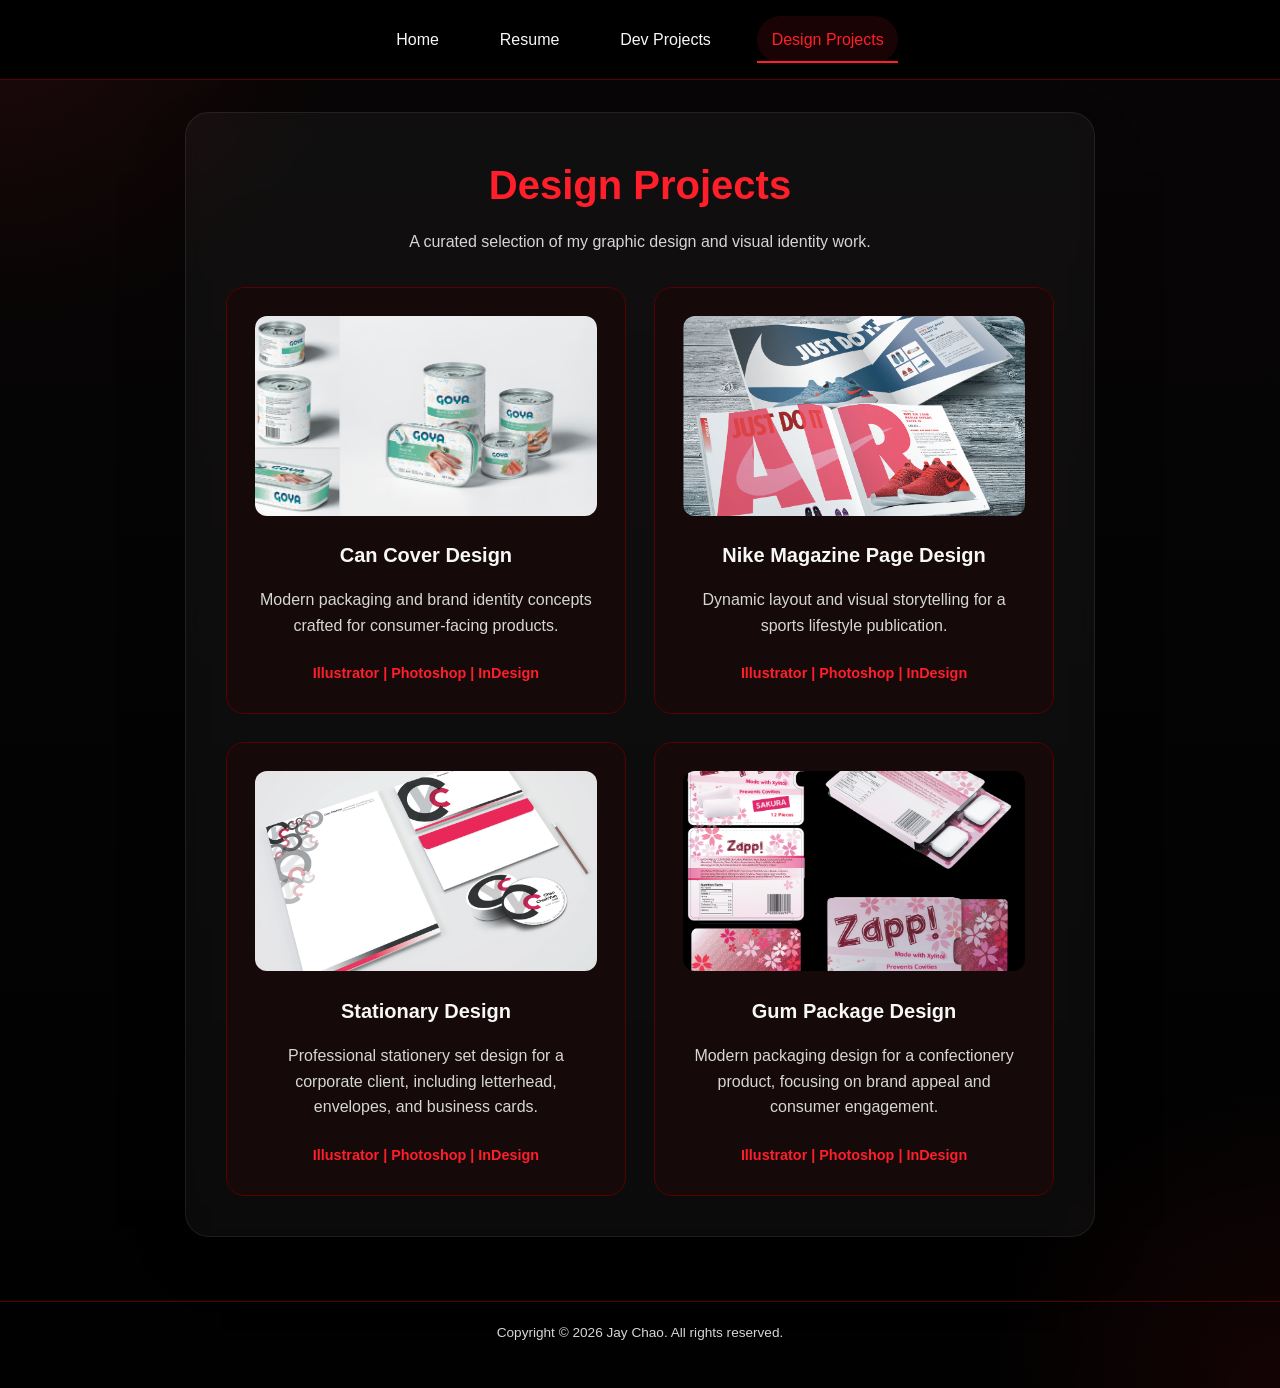
==== design.html @ 67440fe1 "redesign the style and contents from template." ====
<!DOCTYPE html>
<html lang="en">
<head>
    <meta charset="UTF-8">
    <meta name="description" content="Jay Chao - Design Projects">
    <meta name="author" content="Jay Chao">
    <meta name="viewport" content="width=device-width, initial-scale=1.0">
    <link rel="stylesheet" href="css/style.css">
    <title>Design Projects | Jay Chao</title>
</head>
<body>
    <header>
        <nav>
            <a href="index.html">Home</a>
            <a href="resume.html">Resume</a>
            <a href="dev.html">Dev Projects</a>
            <a href="design.html" class="active">Design Projects</a>
        </nav>
    </header>

    <div class="container">
        <section class="page-card">
            <h1>Design Projects</h1>
            <p>A curated selection of my graphic design and visual identity work.</p>

            <div class="project-grid">
                <div class="project-card">
                    <a href="images/art/can_cover_design.png" target="_blank">
                        <img src="images/art/can_cover_design.png" alt="Can cover design">
                        <h3>Can Cover Design</h3>
                        <p>Modern packaging and brand identity concepts crafted for consumer-facing products.</p>
                        <div class="tech-stack">Illustrator | Photoshop | InDesign</div>
                    </a>
                </div>

                <div class="project-card">
                    <a href="images/art/nike_magazine_page_design.png" target="_blank">
                        <img src="images/art/nike_magazine_page_design.png" alt="Nike Magazine Page Design">
                        <h3>Nike Magazine Page Design</h3>
                        <p>Dynamic layout and visual storytelling for a sports lifestyle publication.</p>
                        <div class="tech-stack">Illustrator | Photoshop | InDesign</div>
                    </a>
                </div>

                <div class="project-card">
                    <a href="images/art/stationary_design.png" target="_blank">
                        <img src="images/art/stationary_design.png" alt="Stationary Design">
                        <h3>Stationary Design</h3>
                        <p>Professional stationery set design for a corporate client, including letterhead, envelopes, and business cards.</p>
                        <div class="tech-stack">Illustrator | Photoshop | InDesign</div>
                    </a>
                </div>

                <div class="project-card">
                    <a href="images/art/gum_package_design.png" target="_blank">
                        <img src="images/art/gum_package_design.png" alt="Gum Package Design">
                        <h3>Gum Package Design</h3>
                        <p>Modern packaging design for a confectionery product, focusing on brand appeal and consumer engagement.</p>
                        <div class="tech-stack">Illustrator | Photoshop | InDesign</div>
                    </a>
                </div>
            </div>
        </section>
    </div>

    <footer>
        <p>Copyright &copy; 2026 Jay Chao. All rights reserved.</p>
    </footer>
   
</body>
</html>
---- css/style.css ----
/* =========================================
   1. Variables & Reset (Red, Black, White Theme)
   ========================================= */
:root {
    /* Red / Black / White Palette */
    --bg-color: #080606;          /* Deep black base */
    --bg-color-light: #150909;    /* Dark card background */
    --bg-surface: rgba(255, 255, 255, 0.04); /* Soft glass surface */
    --text-primary: #f7f7f7;      /* Clean white text */
    --text-secondary: #d6d6d6;    /* Soft light gray for secondary text */
    --accent-color: #ff1f2b;      /* Bold red accent */
    --accent-glow: rgba(255, 31, 43, 0.16); /* Subtle red glow */
    --border-color: #590000;      /* Dark red border */
    
    /* Typography */
    --font-heading: 'Poppins', sans-serif;
    --font-body: 'Inter', sans-serif;
    
    --transition: all 0.25s cubic-bezier(0.645, 0.045, 0.355, 1);
    --nav-height: 80px;
}

* {
    box-sizing: border-box;
    margin: 0;
    padding: 0;
}

html {
    scroll-behavior: smooth;
    font-size: 16px; 
}

body {
    background: radial-gradient(circle at top left, rgba(255, 31, 43, 0.09), transparent 18%),
                radial-gradient(circle at bottom right, rgba(255, 31, 43, 0.08), transparent 16%),
                linear-gradient(180deg, #080606 0%, #010101 100%);
    color: var(--text-primary);
    font-family: var(--font-body);
    line-height: 1.6;
    overflow-x: hidden;
    display: flex;
    flex-direction: column;
    min-height: 100vh;
}

/* =========================================
   2. Typography
   ========================================= */
h1, h2, h3, h4, h5 {
    font-family: var(--font-heading);
    color: var(--text-primary);
    font-weight: 600;
    margin-bottom: 1rem;
}

h1 { font-size: 2.5rem; color: var(--accent-color); }
h2 { font-size: 1.75rem; }
h3 { font-size: 1.25rem; }

p {
    color: var(--text-secondary);
    margin-bottom: 1.5rem;
}

a {
    color: var(--accent-color);
    text-decoration: none;
    transition: var(--transition);
}

a:hover {
    color: #ffffff;
}

/* =========================================
   3. Layout
   ========================================= */
.container {
    max-width: 980px; 
    margin: 0 auto;
    padding: calc(var(--nav-height) + 2rem) 2rem 4rem 2rem;
    flex: 1;
}

.hero-card {
    background-color: rgba(255, 255, 255, 0.04);
    border: 1px solid rgba(255, 255, 255, 0.08);
    border-radius: 24px;
    padding: 3rem;
    box-shadow: 0 30px 80px -40px rgba(0, 0, 0, 0.8);
    backdrop-filter: blur(12px);
}

.hero-card img {
    display: block;
    margin: 0 auto 2rem auto;
}

.hero-copy {
    text-align: center;
}

.cta-group {
    display: flex;
    flex-wrap: wrap;
    justify-content: center;
    gap: 1rem;
    margin-top: 2rem;
}

.btn {
    display: inline-flex;
    align-items: center;
    justify-content: center;
    padding: 0.95rem 1.75rem;
    border-radius: 999px;
    font-size: 1rem;
    font-weight: 600;
    text-decoration: none;
    transition: var(--transition);
}

.btn-primary {
    background-color: var(--accent-color);
    color: #ffffff;
}

.btn-primary:hover {
    background-color: #e01b29;
    transform: translateY(-2px);
}

.btn-outline {
    border: 1px solid var(--accent-color);
    color: var(--text-primary);
}

.btn-outline:hover {
    background-color: rgba(255, 31, 43, 0.12);
}

.page-card {
    background-color: rgba(255, 255, 255, 0.04);
    border: 1px solid rgba(255, 255, 255, 0.08);
    border-radius: 24px;
    padding: 2.5rem;
    box-shadow: 0 25px 70px -35px rgba(0, 0, 0, 0.8);
    backdrop-filter: blur(10px);
}

.page-card h1 {
    margin-bottom: 0.75rem;
    font-size: 2.5rem;
    text-align: center;
}

.page-card h2 {
    color: var(--text-secondary);
    margin-bottom: 1.5rem;
    line-height: 1.6;
    text-align: center;
}

.page-card p {
    color: var(--text-secondary);
    text-align: center;
}

.page-card .social-links ul {
    justify-content: center;
}

.resume-columns {
    display: grid;
    grid-template-columns: repeat(2, minmax(0, 1fr));
    gap: 2rem;
}

@media (max-width: 900px) {
    .resume-columns {
        grid-template-columns: 1fr;
    }
}

.project-grid {
    display: grid;
    grid-template-columns: repeat(auto-fit, minmax(260px, 1fr));
    gap: 1.75rem;
    margin-top: 2rem;
}

.project-card {
    background-color: var(--bg-color-light);
    border: 1px solid var(--border-color);
    border-radius: 18px;
    padding: 1.75rem;
    transition: var(--transition);
    text-align: center;
}

.project-card:hover {
    transform: translateY(-8px);
    border-color: var(--accent-color);
    box-shadow: 0 10px 30px -15px rgba(0, 0, 0, 0.75);
}

.project-card img {
    width: 100%;
    height: 200px;
    object-fit: cover;
    border-radius: 12px;
    margin-bottom: 1rem;
}

.tech-stack {
    font-size: 0.9rem;
    color: var(--accent-color);
    margin-top: 1rem;
    font-weight: 600;
}

.section-title {
    margin-top: 3rem;
    border-bottom: 1px solid var(--border-color);
    padding-bottom: 0.5rem;
    color: var(--text-primary);
    letter-spacing: 0.02em;
}

#email {
    font-size: 1.1rem;
    margin-bottom: 1.5rem;
    color: var(--text-secondary);
    text-align: center;
}

/* =========================================
   4. Header & Navigation
   ========================================= */
header {
    background-color: rgba(0, 0, 0, 0.95); /* Solid black navigation background */
    backdrop-filter: blur(10px); 
    position: fixed;
    top: 0;
    width: 100%;
    height: var(--nav-height);
    display: flex;
    justify-content: center;
    align-items: center;
    z-index: 1000;
    border-bottom: 1px solid var(--border-color);
}

nav {
    display: flex;
    gap: 2rem;
}

nav a {
    font-family: var(--font-body);
    font-size: 1rem;
    color: var(--text-primary);
    padding: 0.65rem 0.9rem;
    position: relative;
    border-radius: 999px;
    transition: var(--transition);
}

nav a:hover, nav a.active {
    color: var(--accent-color);
    background: rgba(255, 31, 43, 0.1);
}

/* Sliding underline effect for navigation */
nav a::after {
    content: '';
    position: absolute;
    width: 0;
    height: 2px;
    bottom: 0;
    left: 0;
    background-color: var(--accent-color);
    transition: var(--transition);
}

nav a:hover::after, nav a.active::after {
    width: 100%;
}

/* =========================================
   5. Index Page Specific
   ========================================= */
#me {
    width: 180px;
    height: 180px;
    border-radius: 50%; /* Circular avatar */
    border: 3px solid var(--accent-color);
    object-fit: cover;
    margin-bottom: 2rem;
    box-shadow: 0 10px 30px -10px rgba(0,0,0,0.5);
    display: block;
}

#desc {
    font-size: 1.25rem;
    color: var(--text-secondary);
    font-weight: 400;
    max-width: 700px;
    margin: 0 auto 2rem auto;
    line-height: 1.8;
    text-align: center;
}

#college {
    color: var(--accent-color);
    font-weight: 600;
}

/* =========================================
   6. Resume Page Specific
   ========================================= */
h4 {
    margin-top: 3rem;
    margin-bottom: 1.5rem;
    color: var(--accent-color);
    font-size: 1.2rem;
    display: flex;
    align-items: center;
}

/* Decorative line next to h4 headings */
h4::after {
    content: '';
    display: block;
    width: 200px;
    height: 1px;
    margin-left: 1rem;
    background-color: var(--border-color);
}

.social-links ul {
    list-style: none;
    display: flex;
    gap: 1rem;
    margin-bottom: 2rem;
    padding: 0;
}

/* Button-style social links */
.social-links a {
    border: 1px solid var(--accent-color);
    padding: 0.5rem 1rem;
    border-radius: 4px;
    font-size: 0.9rem;
}

.social-links a:hover {
    background-color: var(--accent-glow);
}

/* Table Styles */
table.resume, #skills {
    width: 100%;
    border-collapse: collapse;
    margin-bottom: 2rem;
    background-color: var(--bg-color-light);
    border-radius: 8px;
    overflow: hidden;
    box-shadow: 0 10px 30px -15px rgba(0, 0, 0, 0.9);
}

table th {
    background-color: #330000; /* Distinct dark red for headers */
    color: var(--text-primary);
    font-family: var(--font-heading);
    text-align: left;
    padding: 1rem;
    font-size: 0.9rem;
}

table td {
    padding: 1rem;
    border-bottom: 1px solid var(--border-color);
    color: var(--text-secondary);
    font-size: 0.9rem;
}

table.resume tr:hover td {
    background-color: #330c0c; /* Hover highlight */
    color: var(--text-primary);
}

#skills th { width: 50%; }
#skills td strong { color: var(--text-primary); font-weight: 500; }

/* =========================================
   7. Contact Form
   ========================================= */
.contact-form {
    width: 100%;
    max-width: 100%;
    margin: 40px auto 0 auto;
    background-color: var(--bg-color-light);
    padding: 30px;
    border: 1px solid var(--border-color);
    border-radius: 12px;
    box-shadow: 0 10px 30px -15px rgba(0, 0, 0, 0.9);
}

.contact-form fieldset {
    border: 1px solid var(--border-color);
    padding: 20px;
    margin-bottom: 20px;
    border-radius: 8px;
}

.contact-form legend {
    font-size: 1.2rem;
    font-weight: 600;
    color: var(--accent-color);
    padding: 0 10px;
}

.form-group {
    display: flex;
    flex-direction: column;
    margin-bottom: 16px;
}

.form-group label {
    margin-bottom: 8px;
    font-size: 1rem;
    color: var(--text-primary);
}

.form-group input, .form-group textarea {
    padding: 12px;
    font-size: 1rem;
    background-color: #090707;
    border: 1px solid var(--border-color);
    color: var(--text-primary);
    border-radius: 6px;
    font-family: var(--font-body);
}

/* Red glow effect on focus */
.form-group input:focus, .form-group textarea:focus {
    outline: none;
    border-color: var(--accent-color);
    box-shadow: 0 0 0 2px var(--accent-glow);
}

.form-buttons {
    display: flex;
    gap: 20px;
    justify-content: center;
}

.form-buttons button {
    padding: 10px 24px;
    font-size: 1rem;
    font-weight: 600;
    border: none;
    border-radius: 6px;
    background-color: var(--accent-color);
    color: #ffffff;
    cursor: pointer;
    transition: var(--transition);
}

.form-buttons button:hover {
    background-color: #cc1622; /* Slightly deeper red on hover */
    transform: translateY(-2px);
}

/* =========================================
   8. Footer
   ========================================= */
footer p {
    font-size: 0.85rem;
    text-align: center;
    padding: 20px 0;
    color: var(--text-secondary);
    border-top: 1px solid var(--border-color);
}

/* =========================================
   9. Responsive Design
   ========================================= */
@media (max-width: 768px) {
    html { font-size: 14px; }
    h1 { font-size: 2rem; }
    .container { padding: calc(var(--nav-height) + 1rem) 1.5rem 2rem 1.5rem; }
    nav { gap: 1rem; }
    #me { width: 120px; height: 120px; }
}
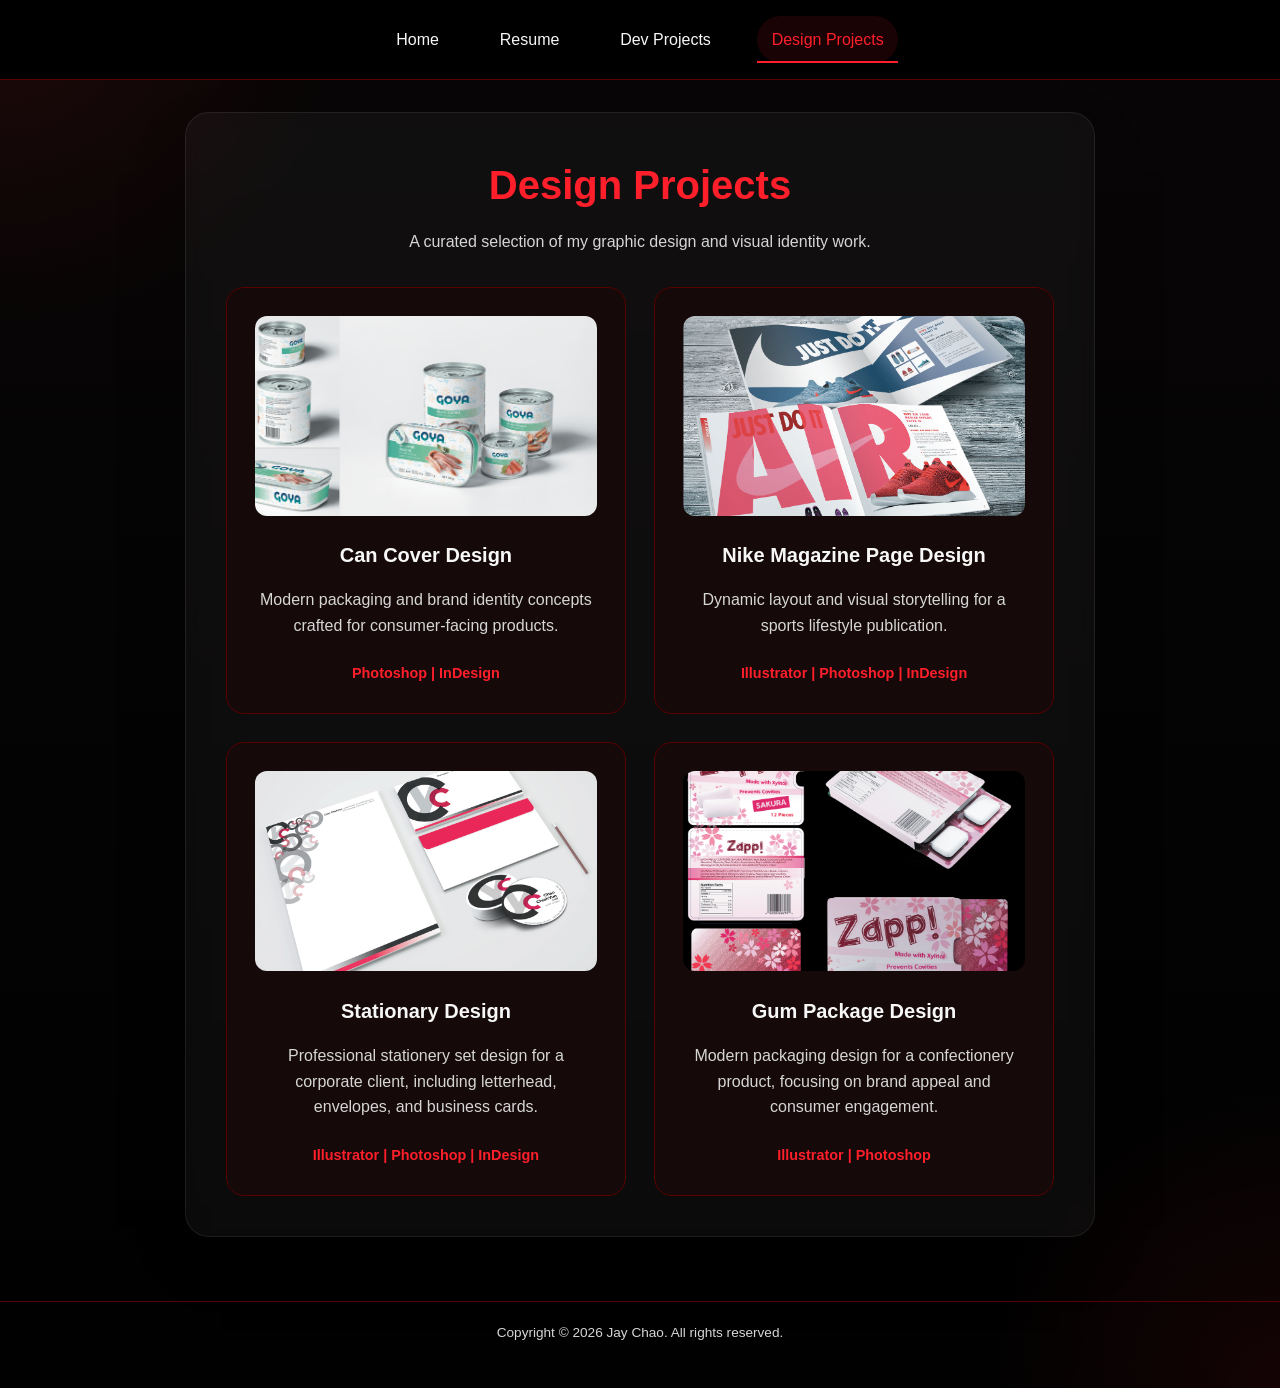
==== commit 69f5d47d: "- modify the description of e-scooter - add a project in dev page - modify the description in design" ====
--- a/design.html
+++ b/design.html
@@ -29,7 +29,7 @@
                         <img src="images/art/can_cover_design.png" alt="Can cover design">
                         <h3>Can Cover Design</h3>
                         <p>Modern packaging and brand identity concepts crafted for consumer-facing products.</p>
-                        <div class="tech-stack">Illustrator | Photoshop | InDesign</div>
+                        <div class="tech-stack">Photoshop | InDesign</div>
                     </a>
                 </div>
 
@@ -56,7 +56,7 @@
                         <img src="images/art/gum_package_design.png" alt="Gum Package Design">
                         <h3>Gum Package Design</h3>
                         <p>Modern packaging design for a confectionery product, focusing on brand appeal and consumer engagement.</p>
-                        <div class="tech-stack">Illustrator | Photoshop | InDesign</div>
+                        <div class="tech-stack">Illustrator | Photoshop</div>
                     </a>
                 </div>
             </div>
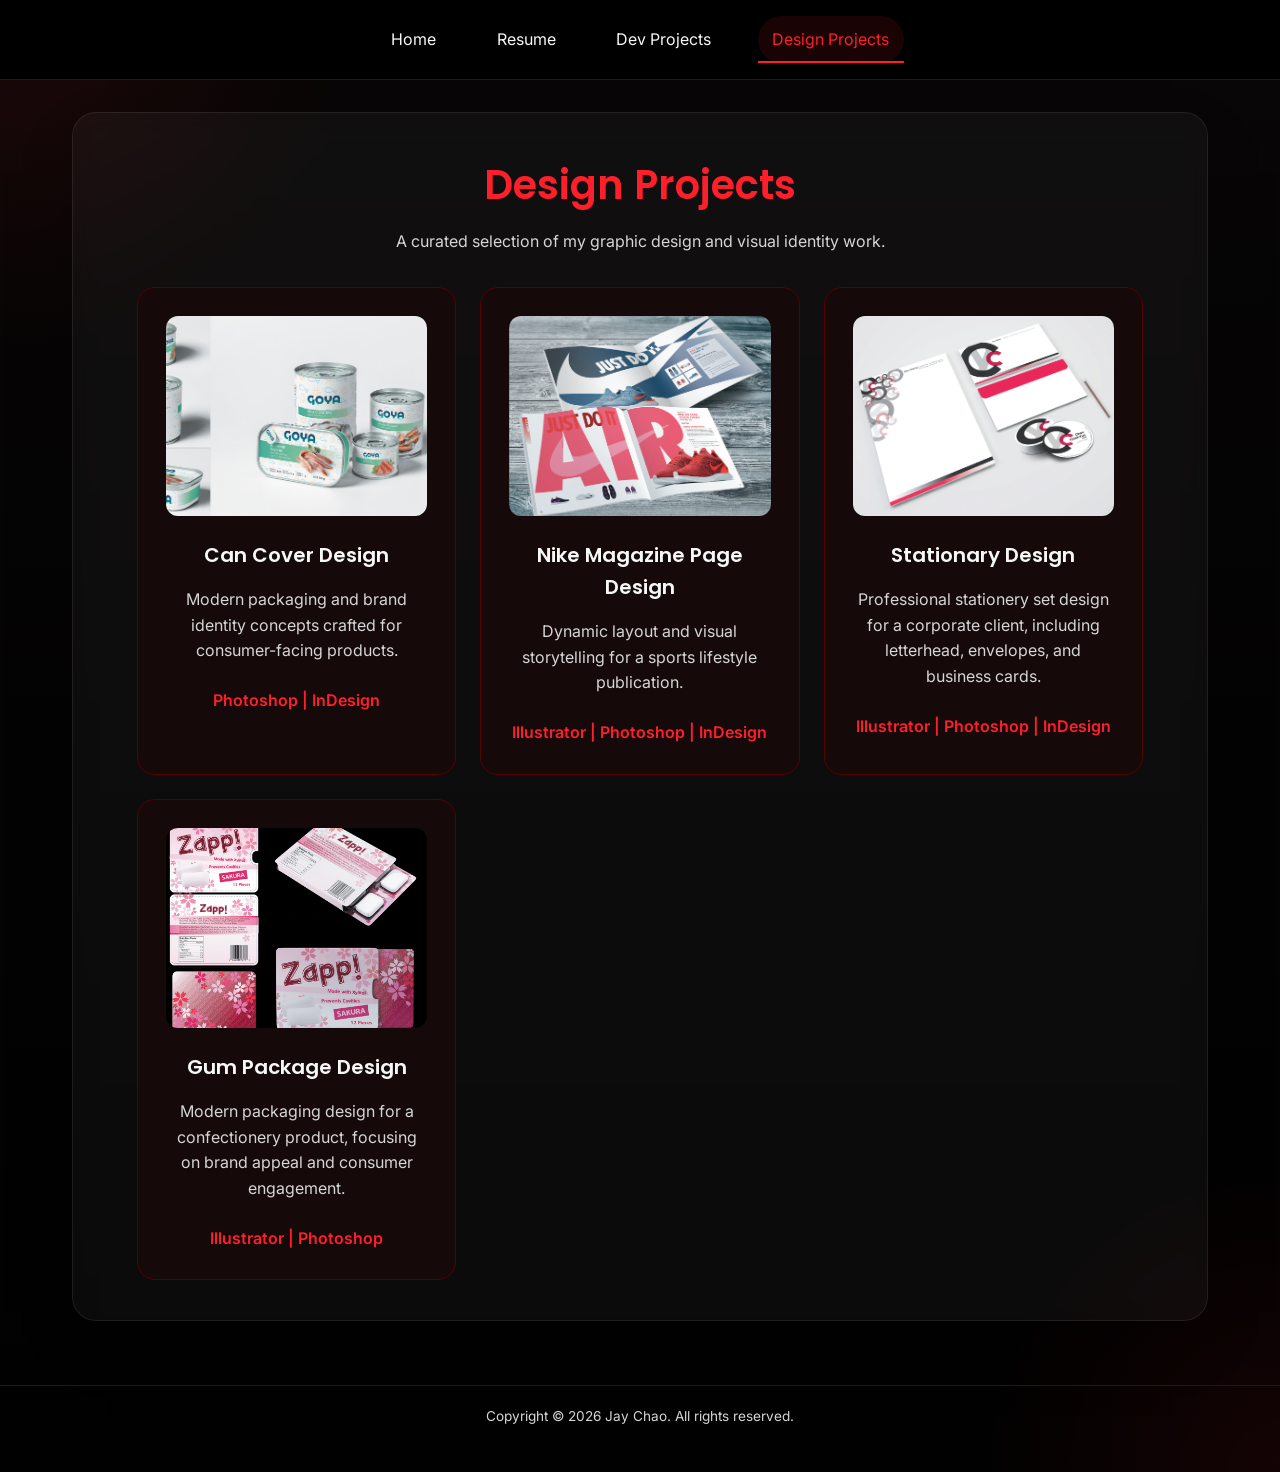
==== commit 4ac52949: "- add font link - modify resume design" ====
--- a/design.html
+++ b/design.html
@@ -5,6 +5,9 @@
     <meta name="description" content="Jay Chao - Design Projects">
     <meta name="author" content="Jay Chao">
     <meta name="viewport" content="width=device-width, initial-scale=1.0">
+    <link rel="preconnect" href="https://fonts.googleapis.com">
+    <link rel="preconnect" href="https://fonts.gstatic.com" crossorigin>
+    <link href="https://fonts.googleapis.com/css2?family=Inter:wght@400;500;600&family=Poppins:wght@600;700&display=swap" rel="stylesheet">
     <link rel="stylesheet" href="css/style.css">
     <title>Design Projects | Jay Chao</title>
 </head>
@@ -66,6 +69,5 @@
     <footer>
         <p>Copyright &copy; 2026 Jay Chao. All rights reserved.</p>
     </footer>
-   
 </body>
 </html>
--- a/css/style.css
+++ b/css/style.css
@@ -77,7 +77,7 @@
    3. Layout
    ========================================= */
 .container {
-    max-width: 980px; 
+    max-width: 1200px; 
     margin: 0 auto;
     padding: calc(var(--nav-height) + 2rem) 2rem 4rem 2rem;
     flex: 1;
@@ -144,7 +144,7 @@
     background-color: rgba(255, 255, 255, 0.04);
     border: 1px solid rgba(255, 255, 255, 0.08);
     border-radius: 24px;
-    padding: 2.5rem;
+    padding: 2.5rem 4rem;
     box-shadow: 0 25px 70px -35px rgba(0, 0, 0, 0.8);
     backdrop-filter: blur(10px);
 }
@@ -171,23 +171,40 @@
     justify-content: center;
 }
 
-.resume-columns {
+.resume-intro {
+    margin-bottom: 1rem;
+}
+
+.resume-section {
+    margin-bottom: 2rem;
+}
+
+.resume-section h4 {
+    margin-top: 2.5rem;
+    margin-bottom: 1.5rem;
+}
+
+.resume-section:first-of-type h4 {
+    margin-top: 1.5rem;
+}
+
+.project-grid {
     display: grid;
-    grid-template-columns: repeat(2, minmax(0, 1fr));
-    gap: 2rem;
-}
-
-@media (max-width: 900px) {
-    .resume-columns {
+    grid-template-columns: repeat(3, 1fr);
+    gap: 1.5rem;
+    margin-top: 2rem;
+}
+
+@media (max-width: 1024px) {
+    .project-grid {
+        grid-template-columns: repeat(2, 1fr);
+    }
+}
+
+@media (max-width: 600px) {
+    .project-grid {
         grid-template-columns: 1fr;
     }
-}
-
-.project-grid {
-    display: grid;
-    grid-template-columns: repeat(auto-fit, minmax(260px, 1fr));
-    gap: 1.75rem;
-    margin-top: 2rem;
 }
 
 .project-card {
@@ -214,7 +231,7 @@
 }
 
 .tech-stack {
-    font-size: 0.9rem;
+    font-size: 1rem;
     color: var(--accent-color);
     margin-top: 1rem;
     font-weight: 600;
@@ -318,7 +335,66 @@
 }
 
 /* =========================================
-   6. Resume Page Specific
+   6. Resume Table Styles
+   ========================================= */
+.resume-table {
+    width: 100%;
+    border-collapse: collapse;
+    margin-bottom: 3rem;
+    background-color: var(--bg-color-light);
+    border: 1px solid var(--border-color);
+    border-radius: 8px;
+    overflow: hidden;
+    box-shadow: 0 10px 30px rgba(0, 0, 0, 0.5);
+}
+
+.resume-table th {
+    background-color: #250a0a;
+    color: var(--accent-color);
+    font-family: var(--font-heading);
+    text-align: left;
+    padding: 15px 20px;
+    font-size: 0.9rem;
+    text-transform: uppercase;
+    letter-spacing: 1px;
+    border-bottom: 2px solid var(--border-color);
+}
+
+.resume-table td {
+    padding: 15px 20px;
+    color: var(--text-secondary);
+    border-bottom: 1px solid var(--border-color);
+    font-size: 0.95rem;
+    transition: var(--transition);
+}
+
+.resume-table tr:last-child td {
+    border-bottom: none;
+}
+
+/* Hover Effect */
+.resume-table tr:hover td {
+    color: var(--text-primary);
+    background-color: rgba(255, 31, 43, 0.05);
+}
+
+.resume-section h4 {
+    margin-bottom: 1.5rem;
+}
+
+/* Responsive adjustment */
+@media (max-width: 768px) {
+    .resume-item {
+        flex-direction: column;
+        gap: 0.5rem;
+    }
+    .resume-date {
+        text-align: left;
+    }
+}
+
+/* =========================================
+   7. Resume Page Specific
    ========================================= */
 h4 {
     margin-top: 3rem;
@@ -359,119 +435,72 @@
     background-color: var(--accent-glow);
 }
 
-/* Table Styles */
-table.resume, #skills {
-    width: 100%;
-    border-collapse: collapse;
+.skills-grid {
+    display: grid;
+    grid-template-columns: repeat(2, 1fr);
+    gap: 1.5rem;
     margin-bottom: 2rem;
+}
+
+@media (max-width: 768px) {
+    .skills-grid {
+        grid-template-columns: 1fr;
+    }
+}
+
+.skill-category {
     background-color: var(--bg-color-light);
-    border-radius: 8px;
-    overflow: hidden;
-    box-shadow: 0 10px 30px -15px rgba(0, 0, 0, 0.9);
-}
-
-table th {
-    background-color: #330000; /* Distinct dark red for headers */
-    color: var(--text-primary);
-    font-family: var(--font-heading);
-    text-align: left;
-    padding: 1rem;
-    font-size: 0.9rem;
-}
-
-table td {
-    padding: 1rem;
+    padding: 1.5rem;
+    border-radius: 12px;
+    border: 1px solid var(--border-color);
+    transition: var(--transition);
+}
+
+.skill-category:hover {
+    border-color: var(--accent-color);
+    transform: translateY(-5px);
+}
+
+.skill-category h5 {
+    color: var(--accent-color);
+    margin-bottom: 1rem;
+    font-size: 1rem;
     border-bottom: 1px solid var(--border-color);
-    color: var(--text-secondary);
-    font-size: 0.9rem;
-}
-
-table.resume tr:hover td {
-    background-color: #330c0c; /* Hover highlight */
-    color: var(--text-primary);
-}
-
-#skills th { width: 50%; }
-#skills td strong { color: var(--text-primary); font-weight: 500; }
-
-/* =========================================
-   7. Contact Form
-   ========================================= */
-.contact-form {
-    width: 100%;
-    max-width: 100%;
-    margin: 40px auto 0 auto;
+    padding-bottom: 0.5rem;
+}
+
+.skill-tags {
+    display: flex;
+    flex-wrap: wrap;
+    gap: 0.6rem;
+}
+
+/* Individual Skill Tag Style */
+.skill-tags span {
+    background-color: rgba(255, 30, 56, 0.1); /* Subtle red tint */
+    color: var(--text-primary);
+    padding: 4px 10px;
+    border-radius: 4px;
+    font-size: 1rem;
+    border: 1px solid var(--border-color);
+}
+
+.domain-knowledge {
     background-color: var(--bg-color-light);
-    padding: 30px;
-    border: 1px solid var(--border-color);
+    padding: 1.5rem;
     border-radius: 12px;
-    box-shadow: 0 10px 30px -15px rgba(0, 0, 0, 0.9);
-}
-
-.contact-form fieldset {
-    border: 1px solid var(--border-color);
-    padding: 20px;
-    margin-bottom: 20px;
-    border-radius: 8px;
-}
-
-.contact-form legend {
-    font-size: 1.2rem;
-    font-weight: 600;
-    color: var(--accent-color);
-    padding: 0 10px;
-}
-
-.form-group {
-    display: flex;
-    flex-direction: column;
-    margin-bottom: 16px;
-}
-
-.form-group label {
-    margin-bottom: 8px;
+    border-left: 4px solid var(--accent-color); /* Highlight with a left border */
+}
+
+.domain-knowledge h5 {
+    color: var(--accent-color);
+    margin-bottom: 0.5rem;
+}
+
+.domain-knowledge p {
+    margin-bottom: 0;
     font-size: 1rem;
-    color: var(--text-primary);
-}
-
-.form-group input, .form-group textarea {
-    padding: 12px;
-    font-size: 1rem;
-    background-color: #090707;
-    border: 1px solid var(--border-color);
-    color: var(--text-primary);
-    border-radius: 6px;
-    font-family: var(--font-body);
-}
-
-/* Red glow effect on focus */
-.form-group input:focus, .form-group textarea:focus {
-    outline: none;
-    border-color: var(--accent-color);
-    box-shadow: 0 0 0 2px var(--accent-glow);
-}
-
-.form-buttons {
-    display: flex;
-    gap: 20px;
-    justify-content: center;
-}
-
-.form-buttons button {
-    padding: 10px 24px;
-    font-size: 1rem;
-    font-weight: 600;
-    border: none;
-    border-radius: 6px;
-    background-color: var(--accent-color);
-    color: #ffffff;
-    cursor: pointer;
-    transition: var(--transition);
-}
-
-.form-buttons button:hover {
-    background-color: #cc1622; /* Slightly deeper red on hover */
-    transform: translateY(-2px);
+    color: var(--text-secondary);
 }
 
 /* =========================================
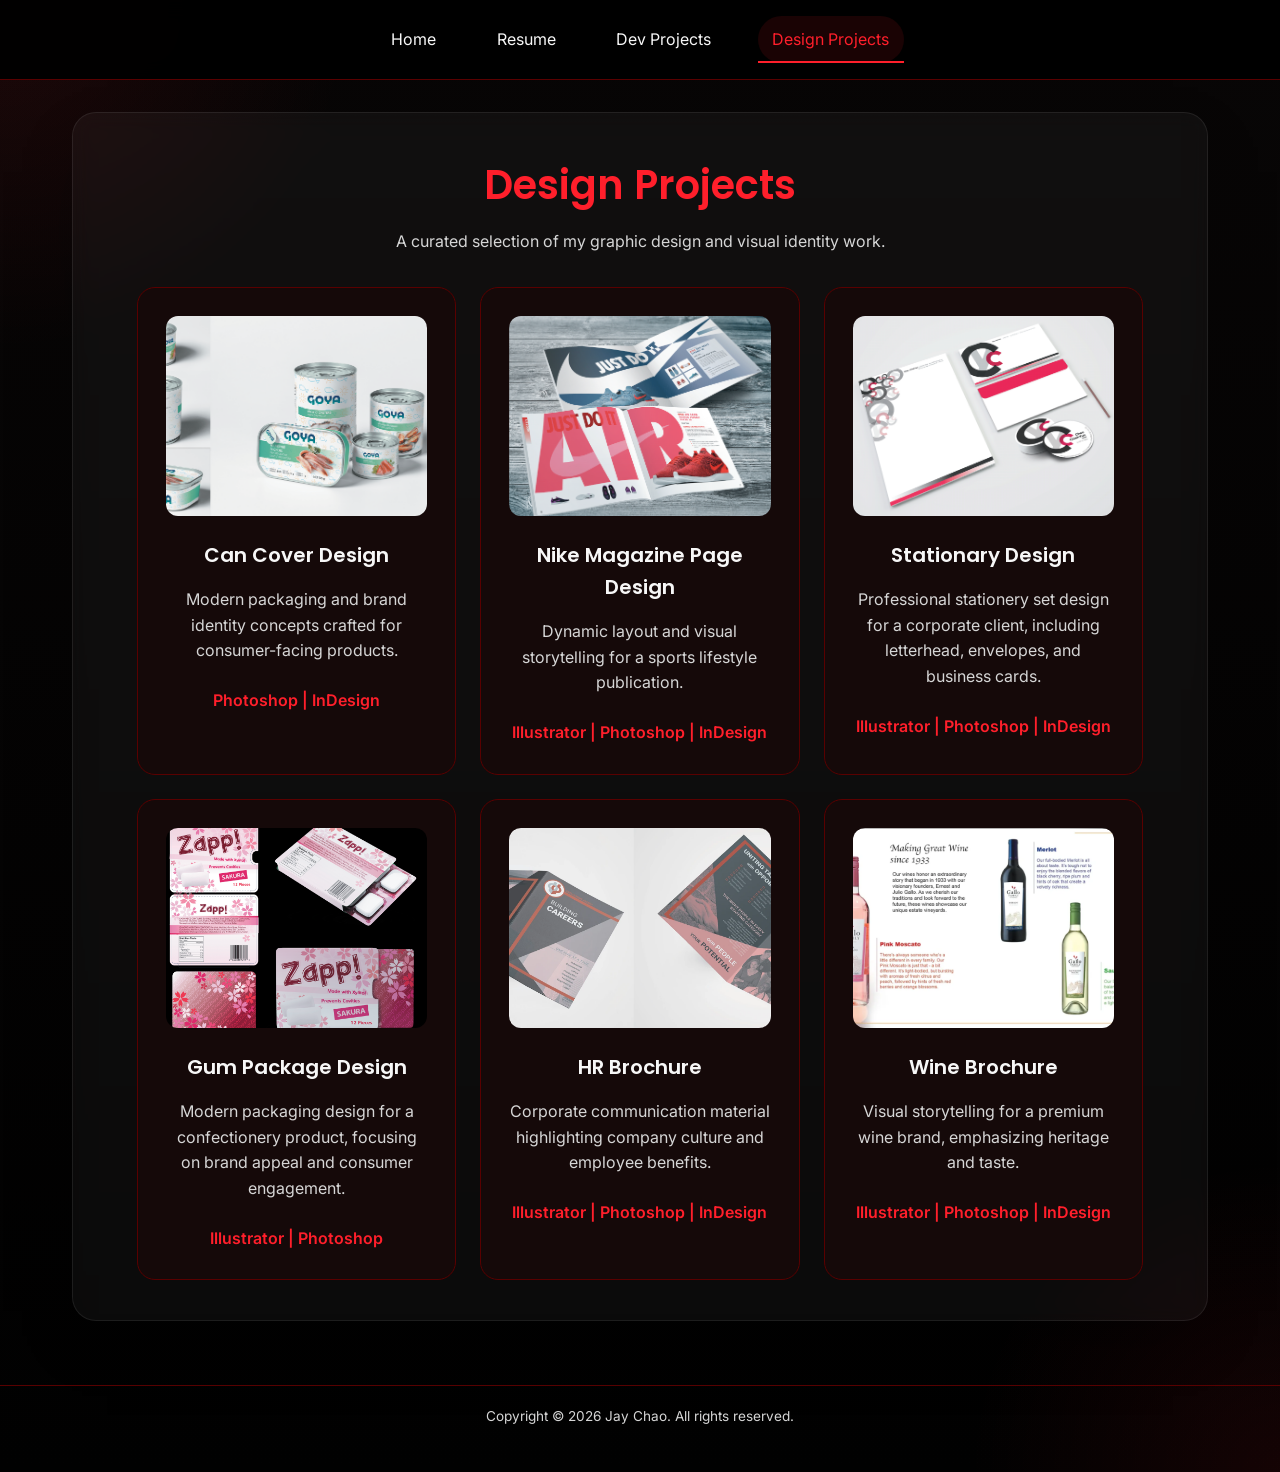
==== commit 2a10d7fe: "- add new design project infos in design page" ====
--- a/design.html
+++ b/design.html
@@ -62,6 +62,24 @@
                         <div class="tech-stack">Illustrator | Photoshop</div>
                     </a>
                 </div>
+
+                <div class="project-card">
+                    <a href="images/art/hr_brochure.png" target="_blank">
+                        <img src="images/art/hr_brochure.png" alt="HR Brochure">
+                        <h3>HR Brochure</h3>
+                        <p>Corporate communication material highlighting company culture and employee benefits.</p>
+                        <div class="tech-stack">Illustrator | Photoshop | InDesign</div>
+                    </a>
+                </div>
+
+                <div class="project-card">
+                    <a href="images/art/wine_brochure.png" target="_blank">
+                        <img src="images/art/wine_brochure.png" alt="Wine Brochure">
+                        <h3>Wine Brochure</h3>
+                        <p>Visual storytelling for a premium wine brand, emphasizing heritage and taste.</p>
+                        <div class="tech-stack">Illustrator | Photoshop | InDesign</div>
+                    </a>
+                </div>
             </div>
         </section>
     </div>
--- a/css/style.css
+++ b/css/style.css
@@ -335,61 +335,85 @@
 }
 
 /* =========================================
-   6. Resume Table Styles
-   ========================================= */
-.resume-table {
-    width: 100%;
-    border-collapse: collapse;
-    margin-bottom: 3rem;
+   6. Resume List & Item Styles (Work Experience & Education)
+   ========================================= */
+.resume-list {
+    display: grid;
+    grid-template-columns: repeat(auto-fill, minmax(350px, 1fr));
+    gap: 1.5rem;
+    margin-bottom: 2rem;
+}
+
+.resume-item {
     background-color: var(--bg-color-light);
     border: 1px solid var(--border-color);
-    border-radius: 8px;
-    overflow: hidden;
-    box-shadow: 0 10px 30px rgba(0, 0, 0, 0.5);
-}
-
-.resume-table th {
-    background-color: #250a0a;
-    color: var(--accent-color);
+    padding: 1.5rem;
+    border-radius: 12px;
+    display: flex;
+    flex-direction: column;
+    transition: var(--transition);
+    box-shadow: 0 4px 15px rgba(0, 0, 0, 0.2);
+}
+
+.resume-item:hover {
+    border-color: var(--accent-color);
+    transform: translateY(-5px);
+    box-shadow: 0 8px 25px rgba(255, 31, 43, 0.1);
+}
+
+.resume-info {
+    margin-bottom: 0.8rem;
+}
+
+.resume-info h5 {
+    color: var(--accent-color);
+    font-size: 1.1rem;
+    margin-bottom: 0.3rem;
+}
+
+.resume-company {
+    font-weight: 500;
+    color: var(--text-primary);
+    font-size: 0.95rem;
+}
+
+.resume-dates {
     font-family: var(--font-heading);
-    text-align: left;
-    padding: 15px 20px;
+    font-size: 0.85rem;
+    color: var(--text-secondary);
+    margin-bottom: 1rem;
+    padding-bottom: 1rem;
+    border-bottom: 1px solid var(--border-color);
+}
+
+.resume-responsibilities {
+    list-style: none;
+    padding: 0;
+    margin: 0;
+    display: flex;
+    flex-direction: column;
+    gap: 0.6rem;
+}
+
+.resume-responsibilities li {
+    color: var(--text-secondary);
     font-size: 0.9rem;
-    text-transform: uppercase;
-    letter-spacing: 1px;
-    border-bottom: 2px solid var(--border-color);
-}
-
-.resume-table td {
-    padding: 15px 20px;
-    color: var(--text-secondary);
-    border-bottom: 1px solid var(--border-color);
-    font-size: 0.95rem;
-    transition: var(--transition);
-}
-
-.resume-table tr:last-child td {
-    border-bottom: none;
-}
-
-/* Hover Effect */
-.resume-table tr:hover td {
-    color: var(--text-primary);
-    background-color: rgba(255, 31, 43, 0.05);
-}
-
-.resume-section h4 {
-    margin-bottom: 1.5rem;
-}
-
-/* Responsive adjustment */
+    line-height: 1.6;
+    padding-left: 1.2rem;
+    position: relative;
+}
+
+.resume-responsibilities li:before {
+    content: "•";
+    position: absolute;
+    left: 0;
+    color: var(--accent-color);
+    font-weight: bold;
+}
+
 @media (max-width: 768px) {
-    .resume-item {
-        flex-direction: column;
-        gap: 0.5rem;
-    }
-    .resume-date {
-        text-align: left;
+    .resume-list {
+        grid-template-columns: 1fr;
     }
 }
 
@@ -489,18 +513,83 @@
     background-color: var(--bg-color-light);
     padding: 1.5rem;
     border-radius: 12px;
-    border-left: 4px solid var(--accent-color); /* Highlight with a left border */
+    border-left: 4px solid var(--accent-color);
 }
 
 .domain-knowledge h5 {
     color: var(--accent-color);
-    margin-bottom: 0.5rem;
-}
-
-.domain-knowledge p {
-    margin-bottom: 0;
+    margin-bottom: 1rem;
     font-size: 1rem;
-    color: var(--text-secondary);
+}
+
+.domain-knowledge .skill-tags {
+    display: flex;
+    flex-wrap: wrap;
+    gap: 0.6rem;
+    margin: 0;
+}
+
+.languages-domain-grid {
+    display: grid;
+    grid-template-columns: repeat(2, 1fr);
+    gap: 1.5rem;
+    margin-bottom: 2rem;
+}
+
+@media (max-width: 768px) {
+    .languages-domain-grid {
+        grid-template-columns: 1fr;
+    }
+}
+
+.languages-section {
+    background-color: var(--bg-color-light);
+    padding: 1.5rem;
+    border-radius: 12px;
+    border-left: 4px solid var(--accent-color);
+}
+
+.languages-section h5 {
+    color: var(--accent-color);
+    margin-bottom: 1rem;
+    font-size: 1rem;
+}
+
+.language-list {
+    display: flex;
+    flex-direction: column;
+    gap: 0.8rem;
+}
+
+.language-item {
+    display: flex;
+    justify-content: space-between;
+    align-items: center;
+    padding: 0.8rem 1rem;
+    background-color: rgba(255, 31, 43, 0.05);
+    border-radius: 8px;
+    border: 1px solid var(--border-color);
+    transition: var(--transition);
+}
+
+.language-item:hover {
+    background-color: rgba(255, 31, 43, 0.1);
+    border-color: var(--accent-color);
+}
+
+.language-name {
+    color: var(--text-primary);
+    font-weight: 500;
+    font-size: 0.95rem;
+}
+
+.language-level {
+    color: var(--accent-color);
+    font-weight: 600;
+    font-size: 0.85rem;
+    background-color: rgba(255, 31, 43, 0.15);
+    padding: 0.3rem 0.8rem;
+    border-radius: 999px;
 }
 
 /* =========================================
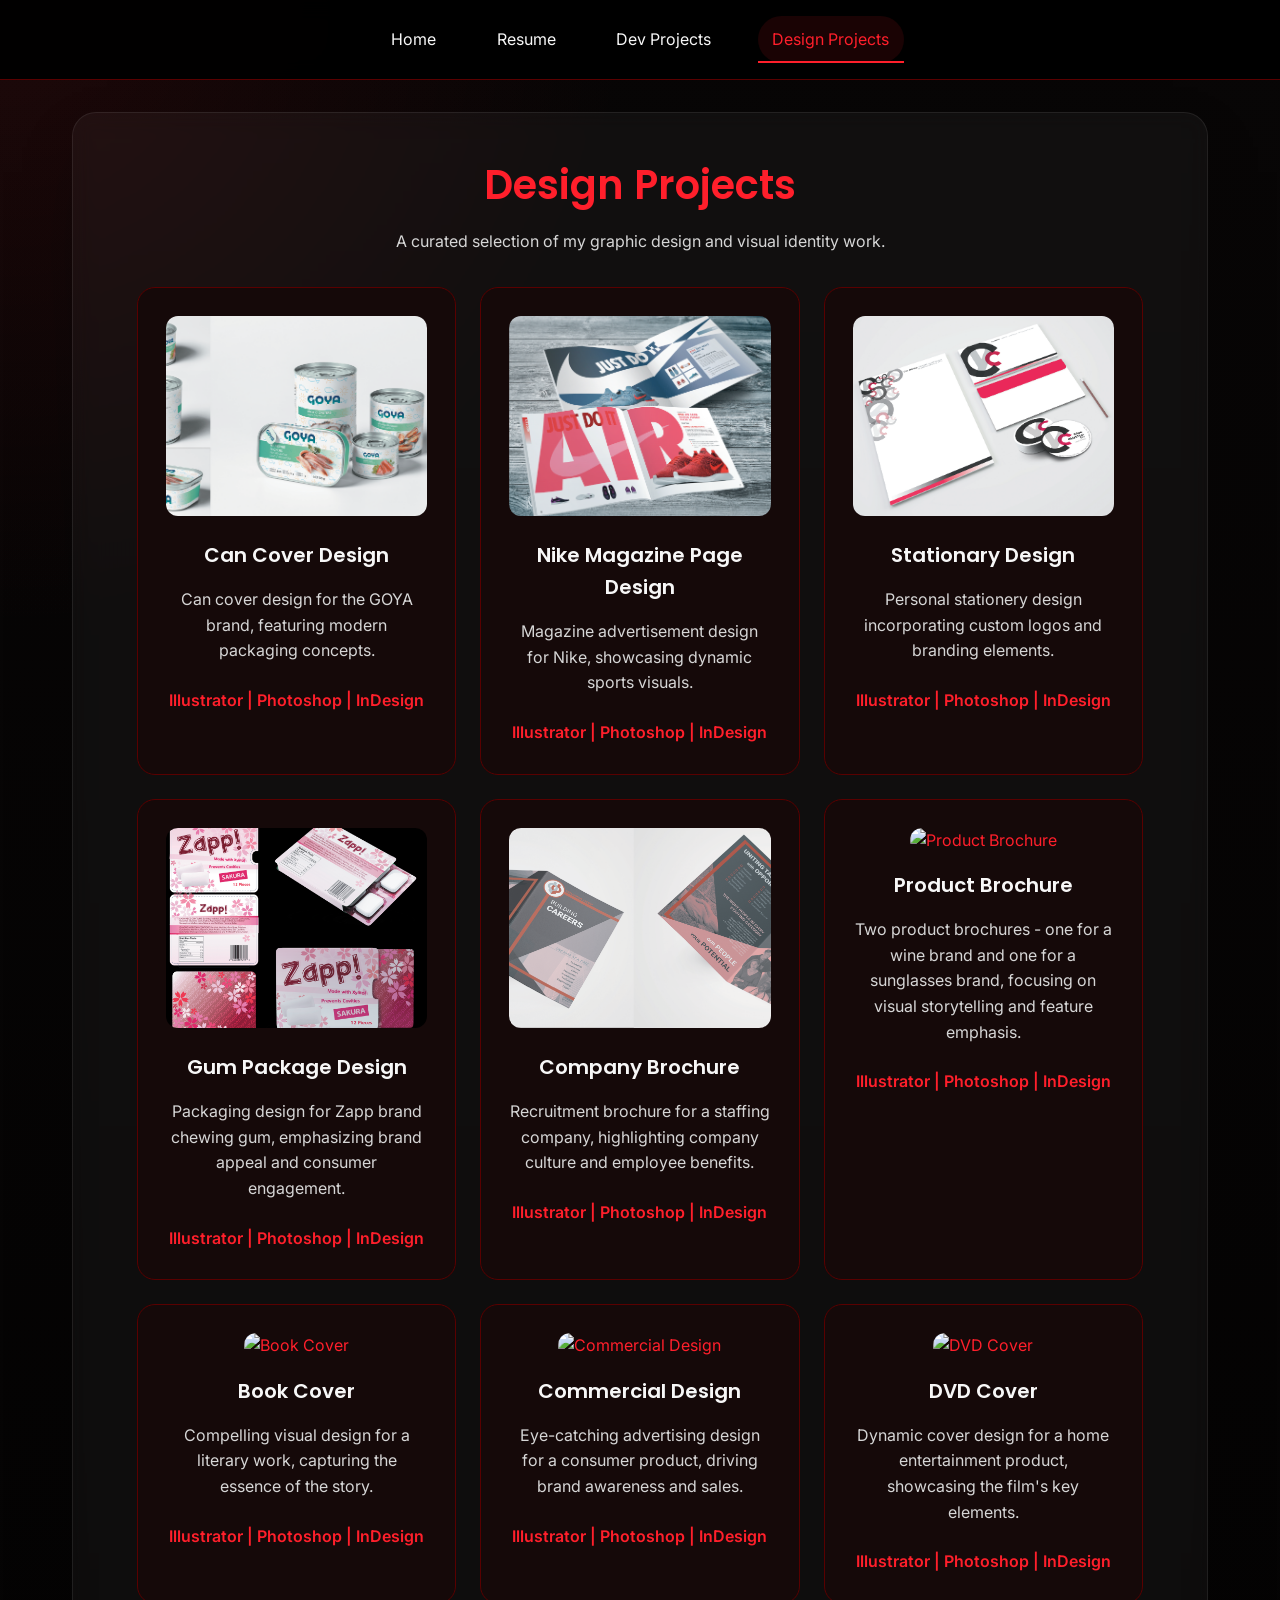
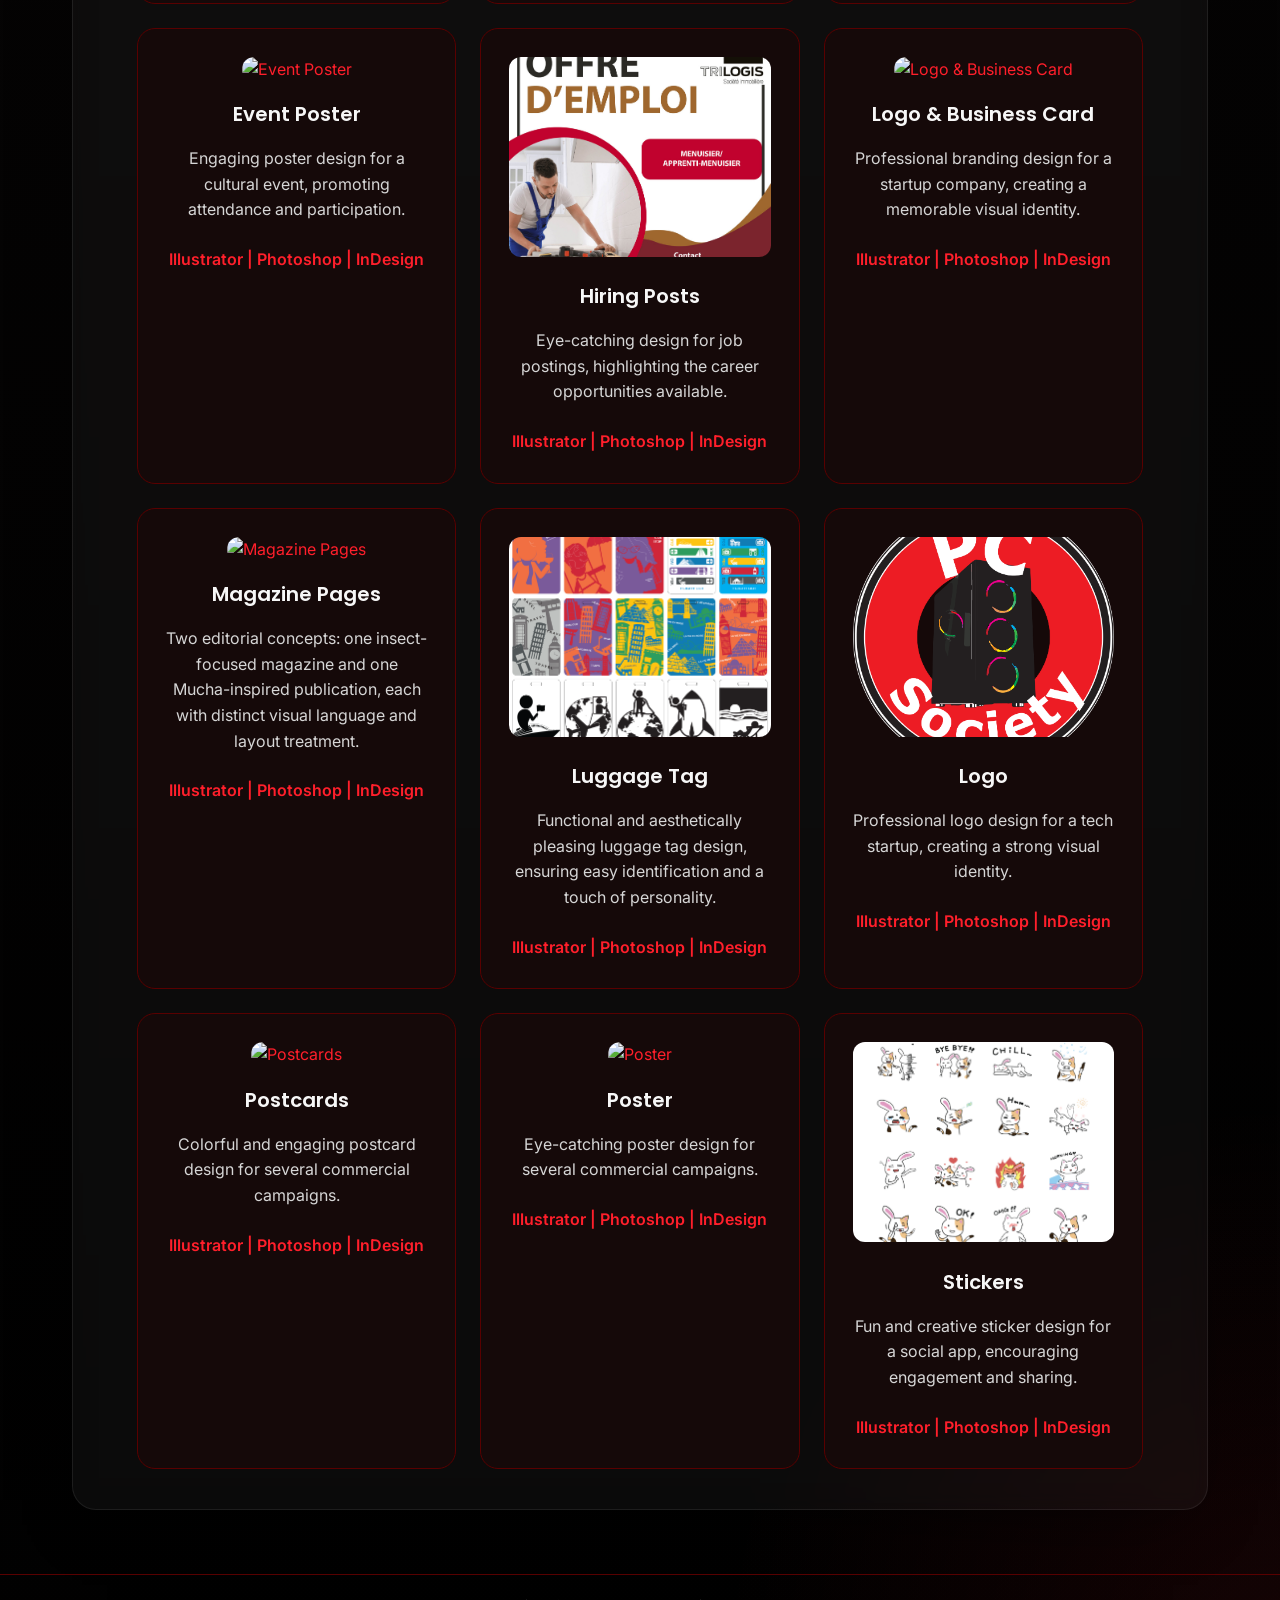
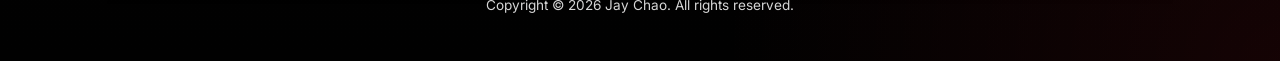
==== commit b9019fee: "add more design projects in the design page. Co-authored-by: Copilot <copilot@github.com>" ====
--- a/design.html
+++ b/design.html
@@ -31,8 +31,8 @@
                     <a href="images/art/can_cover_design.png" target="_blank">
                         <img src="images/art/can_cover_design.png" alt="Can cover design">
                         <h3>Can Cover Design</h3>
-                        <p>Modern packaging and brand identity concepts crafted for consumer-facing products.</p>
-                        <div class="tech-stack">Photoshop | InDesign</div>
+                        <p>Can cover design for the GOYA brand, featuring modern packaging concepts.</p>
+                        <div class="tech-stack">Illustrator | Photoshop | InDesign</div>
                     </a>
                 </div>
 
@@ -40,7 +40,7 @@
                     <a href="images/art/nike_magazine_page_design.png" target="_blank">
                         <img src="images/art/nike_magazine_page_design.png" alt="Nike Magazine Page Design">
                         <h3>Nike Magazine Page Design</h3>
-                        <p>Dynamic layout and visual storytelling for a sports lifestyle publication.</p>
+                        <p>Magazine advertisement design for Nike, showcasing dynamic sports visuals.</p>
                         <div class="tech-stack">Illustrator | Photoshop | InDesign</div>
                     </a>
                 </div>
@@ -49,7 +49,7 @@
                     <a href="images/art/stationary_design.png" target="_blank">
                         <img src="images/art/stationary_design.png" alt="Stationary Design">
                         <h3>Stationary Design</h3>
-                        <p>Professional stationery set design for a corporate client, including letterhead, envelopes, and business cards.</p>
+                        <p>Personal stationery design incorporating custom logos and branding elements.</p>
                         <div class="tech-stack">Illustrator | Photoshop | InDesign</div>
                     </a>
                 </div>
@@ -58,25 +58,133 @@
                     <a href="images/art/gum_package_design.png" target="_blank">
                         <img src="images/art/gum_package_design.png" alt="Gum Package Design">
                         <h3>Gum Package Design</h3>
-                        <p>Modern packaging design for a confectionery product, focusing on brand appeal and consumer engagement.</p>
-                        <div class="tech-stack">Illustrator | Photoshop</div>
-                    </a>
-                </div>
-
-                <div class="project-card">
-                    <a href="images/art/hr_brochure.png" target="_blank">
-                        <img src="images/art/hr_brochure.png" alt="HR Brochure">
-                        <h3>HR Brochure</h3>
-                        <p>Corporate communication material highlighting company culture and employee benefits.</p>
+                        <p>Packaging design for Zapp brand chewing gum, emphasizing brand appeal and consumer engagement.</p>
                         <div class="tech-stack">Illustrator | Photoshop | InDesign</div>
                     </a>
                 </div>
 
                 <div class="project-card">
-                    <a href="images/art/wine_brochure.png" target="_blank">
-                        <img src="images/art/wine_brochure.png" alt="Wine Brochure">
-                        <h3>Wine Brochure</h3>
-                        <p>Visual storytelling for a premium wine brand, emphasizing heritage and taste.</p>
+                    <a href="images/art/company brochure.png" target="_blank">
+                        <img src="images/art/company brochure.png" alt="Company Brochure">
+                        <h3>Company Brochure</h3>
+                        <p>Recruitment brochure for a staffing company, highlighting company culture and employee benefits.</p>
+                        <div class="tech-stack">Illustrator | Photoshop | InDesign</div>
+                    </a>
+                </div>
+
+                <div class="project-card">
+                    <a href="images/art/product_brochure.png" target="_blank">
+                        <img src="images/art/product_brochure.png" alt="Product Brochure">
+                        <h3>Product Brochure</h3>
+                        <p>Two product brochures - one for a wine brand and one for a sunglasses brand, focusing on visual storytelling and feature emphasis.</p>
+                        <div class="tech-stack">Illustrator | Photoshop | InDesign</div>
+                    </a>
+                </div>
+
+                <div class="project-card">
+                    <a href="images/art/book_cover_design.png" target="_blank">
+                        <img src="images/art/book_cover_design.png" alt="Book Cover">
+                        <h3>Book Cover</h3>
+                        <p>Compelling visual design for a literary work, capturing the essence of the story.</p>
+                        <div class="tech-stack">Illustrator | Photoshop | InDesign</div>
+                    </a>
+                </div>
+
+                <div class="project-card">
+                    <a href="images/art/commercial_design.png" target="_blank">
+                        <img src="images/art/commercial_design.png" alt="Commercial Design">
+                        <h3>Commercial Design</h3>
+                        <p>Eye-catching advertising design for a consumer product, driving brand awareness and sales.</p>
+                        <div class="tech-stack">Illustrator | Photoshop | InDesign</div>
+                    </a>
+                </div>
+
+                <div class="project-card">
+                    <a href="images/art/dvd_cover.png" target="_blank">
+                        <img src="images/art/dvd_cover.png" alt="DVD Cover">
+                        <h3>DVD Cover</h3>
+                        <p>Dynamic cover design for a home entertainment product, showcasing the film's key elements.</p>
+                        <div class="tech-stack">Illustrator | Photoshop | InDesign</div>
+                    </a>
+                </div>
+
+                <div class="project-card">
+                    <a href="images/art/event_poster_design.png" target="_blank">
+                        <img src="images/art/event_poster_design.png" alt="Event Poster">
+                        <h3>Event Poster</h3>
+                        <p>Engaging poster design for a cultural event, promoting attendance and participation.</p>
+                        <div class="tech-stack">Illustrator | Photoshop | InDesign</div>
+                    </a>
+                </div>
+
+                <div class="project-card">
+                    <a href="images/art/hiring_posts.jpg" target="_blank">
+                        <img src="images/art/hiring_posts.jpg" alt="Hiring Posts">
+                        <h3>Hiring Posts</h3>
+                        <p>Eye-catching design for job postings, highlighting the career opportunities available.</p>
+                        <div class="tech-stack">Illustrator | Photoshop | InDesign</div>
+                    </a>
+                </div>
+
+                <div class="project-card">
+                    <a href="images/art/logo_business_card.png" target="_blank">
+                        <img src="images/art/logo_business_card.png" alt="Logo & Business Card">
+                        <h3>Logo & Business Card</h3>
+                        <p>Professional branding design for a startup company, creating a memorable visual identity.</p>
+                        <div class="tech-stack">Illustrator | Photoshop | InDesign</div>
+                    </a>
+                </div>
+
+                <div class="project-card">
+                    <a href="images/art/magazine_pages.png" target="_blank">
+                        <img src="images/art/magazine_pages.png" alt="Magazine Pages">
+                        <h3>Magazine Pages</h3>
+                        <p>Two editorial concepts: one insect-focused magazine and one Mucha-inspired publication, each with distinct visual language and layout treatment.</p>
+                        <div class="tech-stack">Illustrator | Photoshop | InDesign</div>
+                    </a>
+                </div>
+
+                <div class="project-card">
+                    <a href="images/art/luggage tag.png" target="_blank">
+                        <img src="images/art/luggage tag.png" alt="Luggage Tag">
+                        <h3>Luggage Tag</h3>
+                        <p>Functional and aesthetically pleasing luggage tag design, ensuring easy identification and a touch of personality.</p>
+                        <div class="tech-stack">Illustrator | Photoshop | InDesign</div>
+                    </a>
+                </div>
+
+                <div class="project-card">
+                    <a href="images/art/logo.png" target="_blank">
+                        <img src="images/art/logo.png" alt="Logo">
+                        <h3>Logo</h3>
+                        <p>Professional logo design for a tech startup, creating a strong visual identity.</p>
+                        <div class="tech-stack">Illustrator | Photoshop | InDesign</div>
+                    </a>
+                </div>
+
+                <div class="project-card">
+                    <a href="images/art/postcards.png" target="_blank">
+                        <img src="images/art/postcards.png" alt="Postcards">
+                        <h3>Postcards</h3>
+                        <p>Colorful and engaging postcard design for several commercial campaigns.</p>
+                        <div class="tech-stack">Illustrator | Photoshop | InDesign</div>
+                    </a>
+                </div>
+
+                <div class="project-card">
+                    <a href="images/art/Poster.png" target="_blank">
+                        <img src="images/art/Poster.png" alt="Poster">
+                        <h3>Poster</h3>
+                        <p>Eye-catching poster design for several commercial campaigns.</p>
+                        <div class="tech-stack">Illustrator | Photoshop | InDesign</div>
+                    </a>
+                </div>
+
+                <div class="project-card">
+                    <a href="images/art/stickers.png" target="_blank">
+                        <img src="images/art/stickers.png" alt="Stickers">
+                        <h3>Stickers</h3>
+                        <p>Fun and creative sticker design for a social app, encouraging engagement and sharing.</p>
                         <div class="tech-stack">Illustrator | Photoshop | InDesign</div>
                     </a>
                 </div>
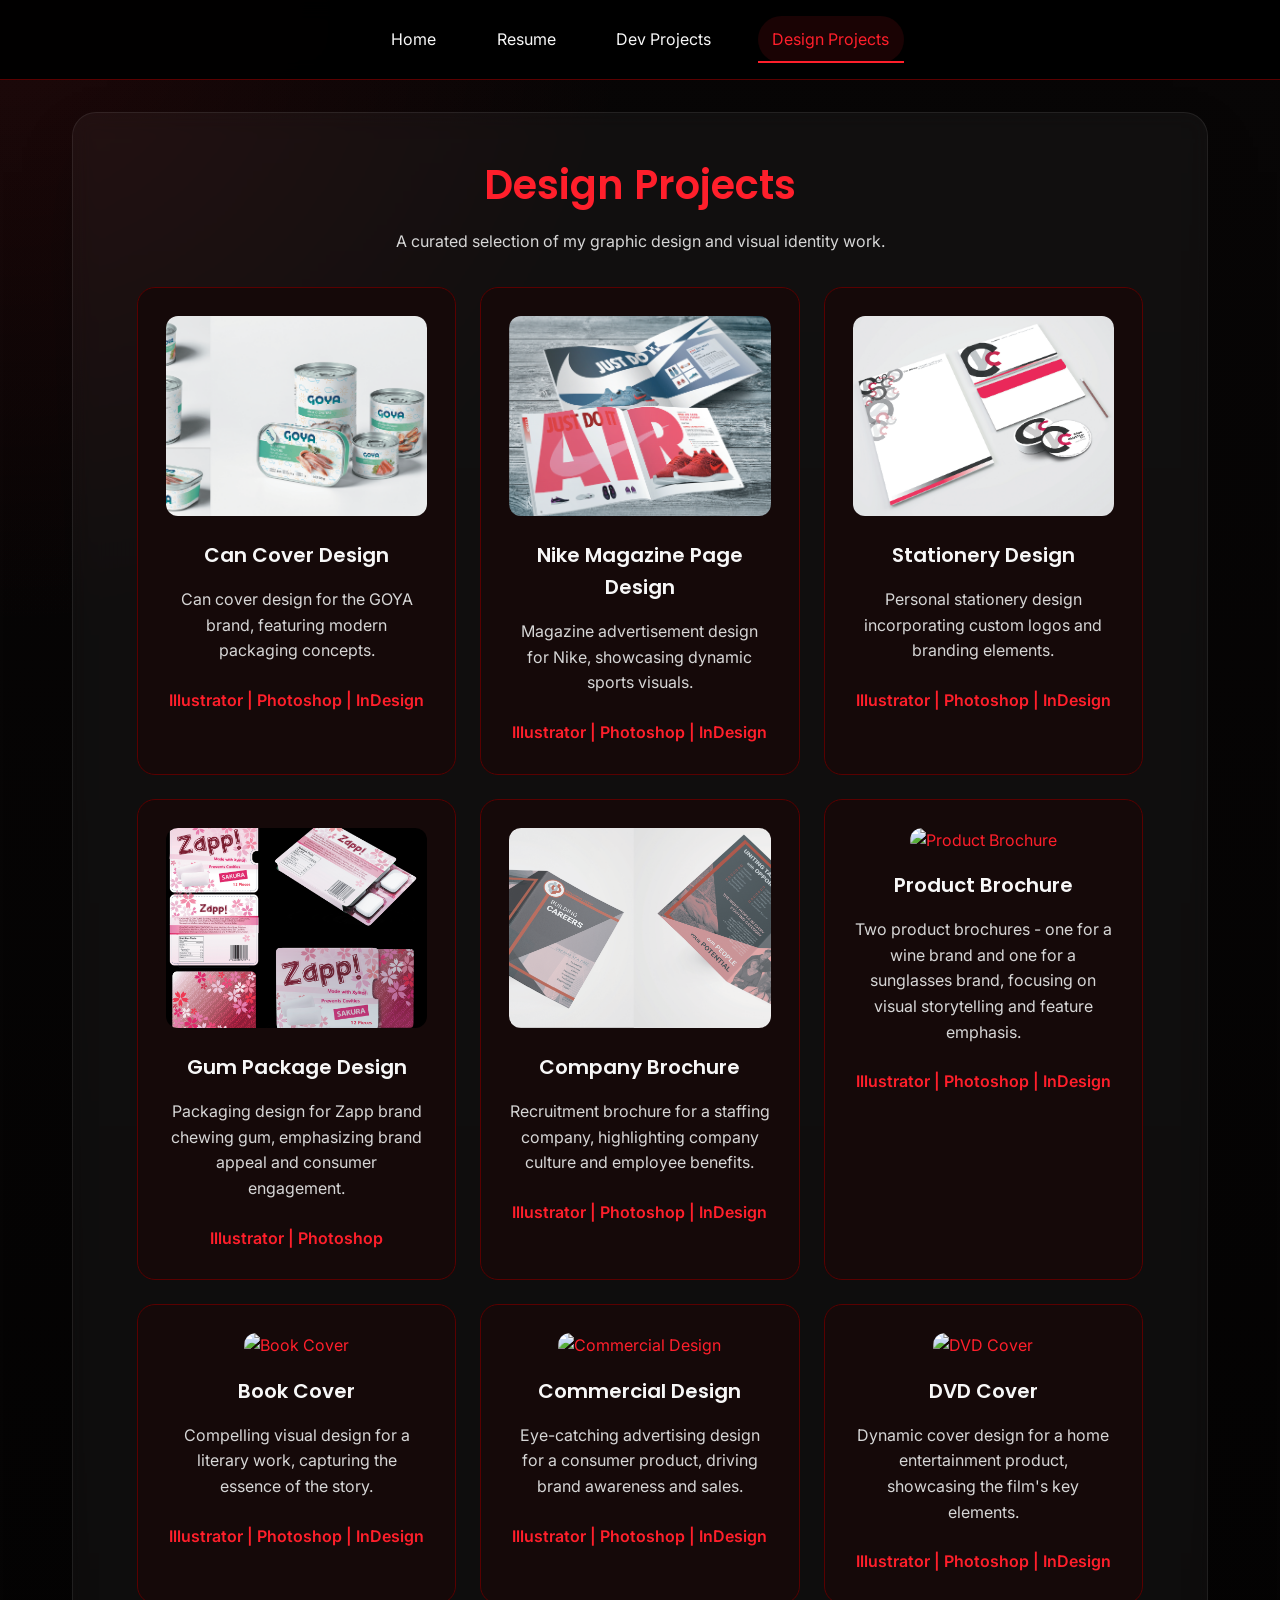
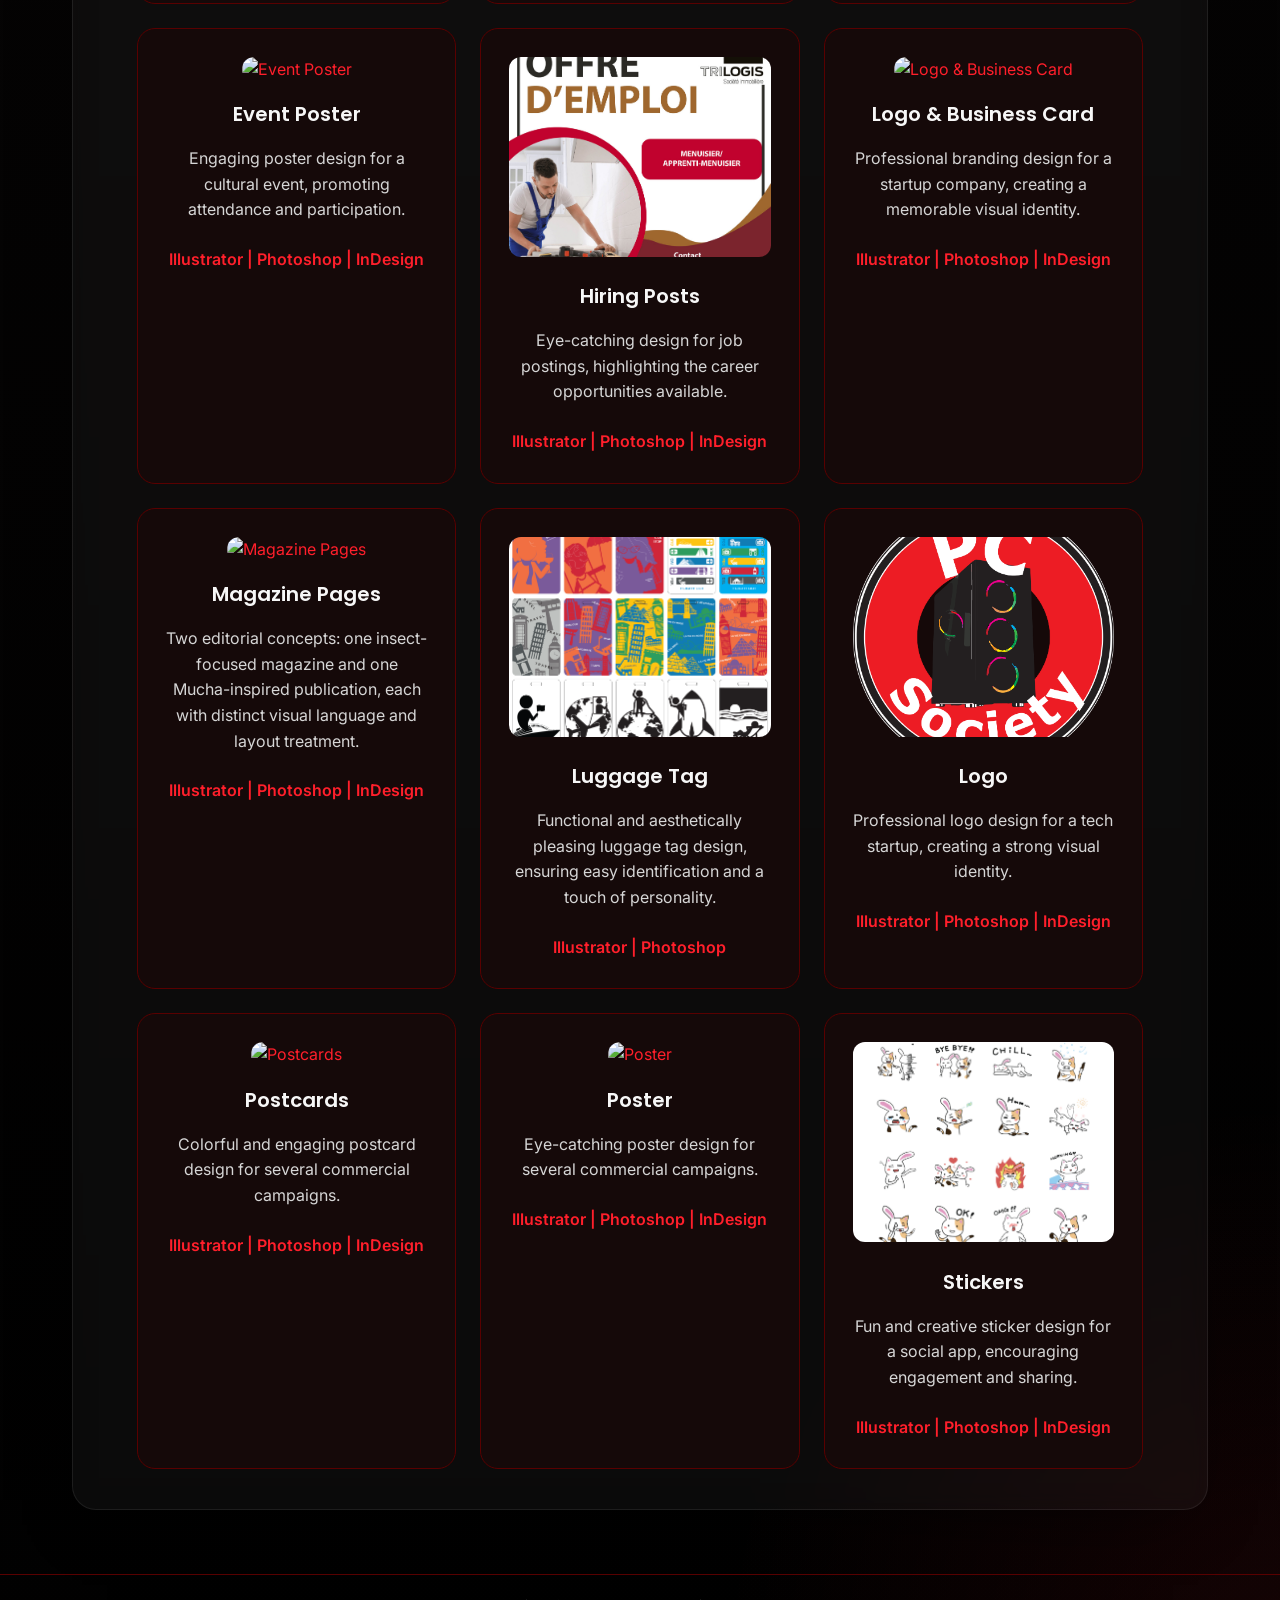
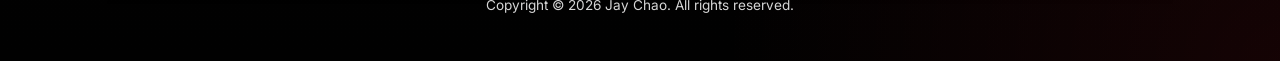
==== commit 0a7f8db5: "updated resume and design pages." ====
--- a/design.html
+++ b/design.html
@@ -46,9 +46,9 @@
                 </div>
 
                 <div class="project-card">
-                    <a href="images/art/stationary_design.png" target="_blank">
-                        <img src="images/art/stationary_design.png" alt="Stationary Design">
-                        <h3>Stationary Design</h3>
+                    <a href="images/art/stationery_design.png" target="_blank">
+                        <img src="images/art/stationery_design.png" alt="Stationery Design">
+                        <h3>Stationery Design</h3>
                         <p>Personal stationery design incorporating custom logos and branding elements.</p>
                         <div class="tech-stack">Illustrator | Photoshop | InDesign</div>
                     </a>
@@ -59,7 +59,7 @@
                         <img src="images/art/gum_package_design.png" alt="Gum Package Design">
                         <h3>Gum Package Design</h3>
                         <p>Packaging design for Zapp brand chewing gum, emphasizing brand appeal and consumer engagement.</p>
-                        <div class="tech-stack">Illustrator | Photoshop | InDesign</div>
+                        <div class="tech-stack">Illustrator | Photoshop</div>
                     </a>
                 </div>
 
@@ -149,7 +149,7 @@
                         <img src="images/art/luggage tag.png" alt="Luggage Tag">
                         <h3>Luggage Tag</h3>
                         <p>Functional and aesthetically pleasing luggage tag design, ensuring easy identification and a touch of personality.</p>
-                        <div class="tech-stack">Illustrator | Photoshop | InDesign</div>
+                        <div class="tech-stack">Illustrator | Photoshop</div>
                     </a>
                 </div>
 
--- a/css/style.css
+++ b/css/style.css
@@ -497,12 +497,26 @@
     display: flex;
     flex-wrap: wrap;
     gap: 0.6rem;
+    justify-content: center;
 }
 
 /* Individual Skill Tag Style */
 .skill-tags span {
-    background-color: rgba(255, 30, 56, 0.1); /* Subtle red tint */
-    color: var(--text-primary);
+    background-color: rgba(255, 0, 30, 0.1); /* Subtle red tint */
+    color: var(--text-primary);
+    padding: 4px 10px;
+    border-radius: 4px;
+    font-size: 1rem;
+    border: 1px solid var(--border-color);
+}
+
+.skill-tags a {
+    display: inline-flex;
+    align-items: center;
+    justify-content: center;
+    background-color: rgba(255, 0, 30, 0.1); /* Subtle red tint */
+    color: var(--text-primary);
+    margin-top: 20px;
     padding: 4px 10px;
     border-radius: 4px;
     font-size: 1rem;
